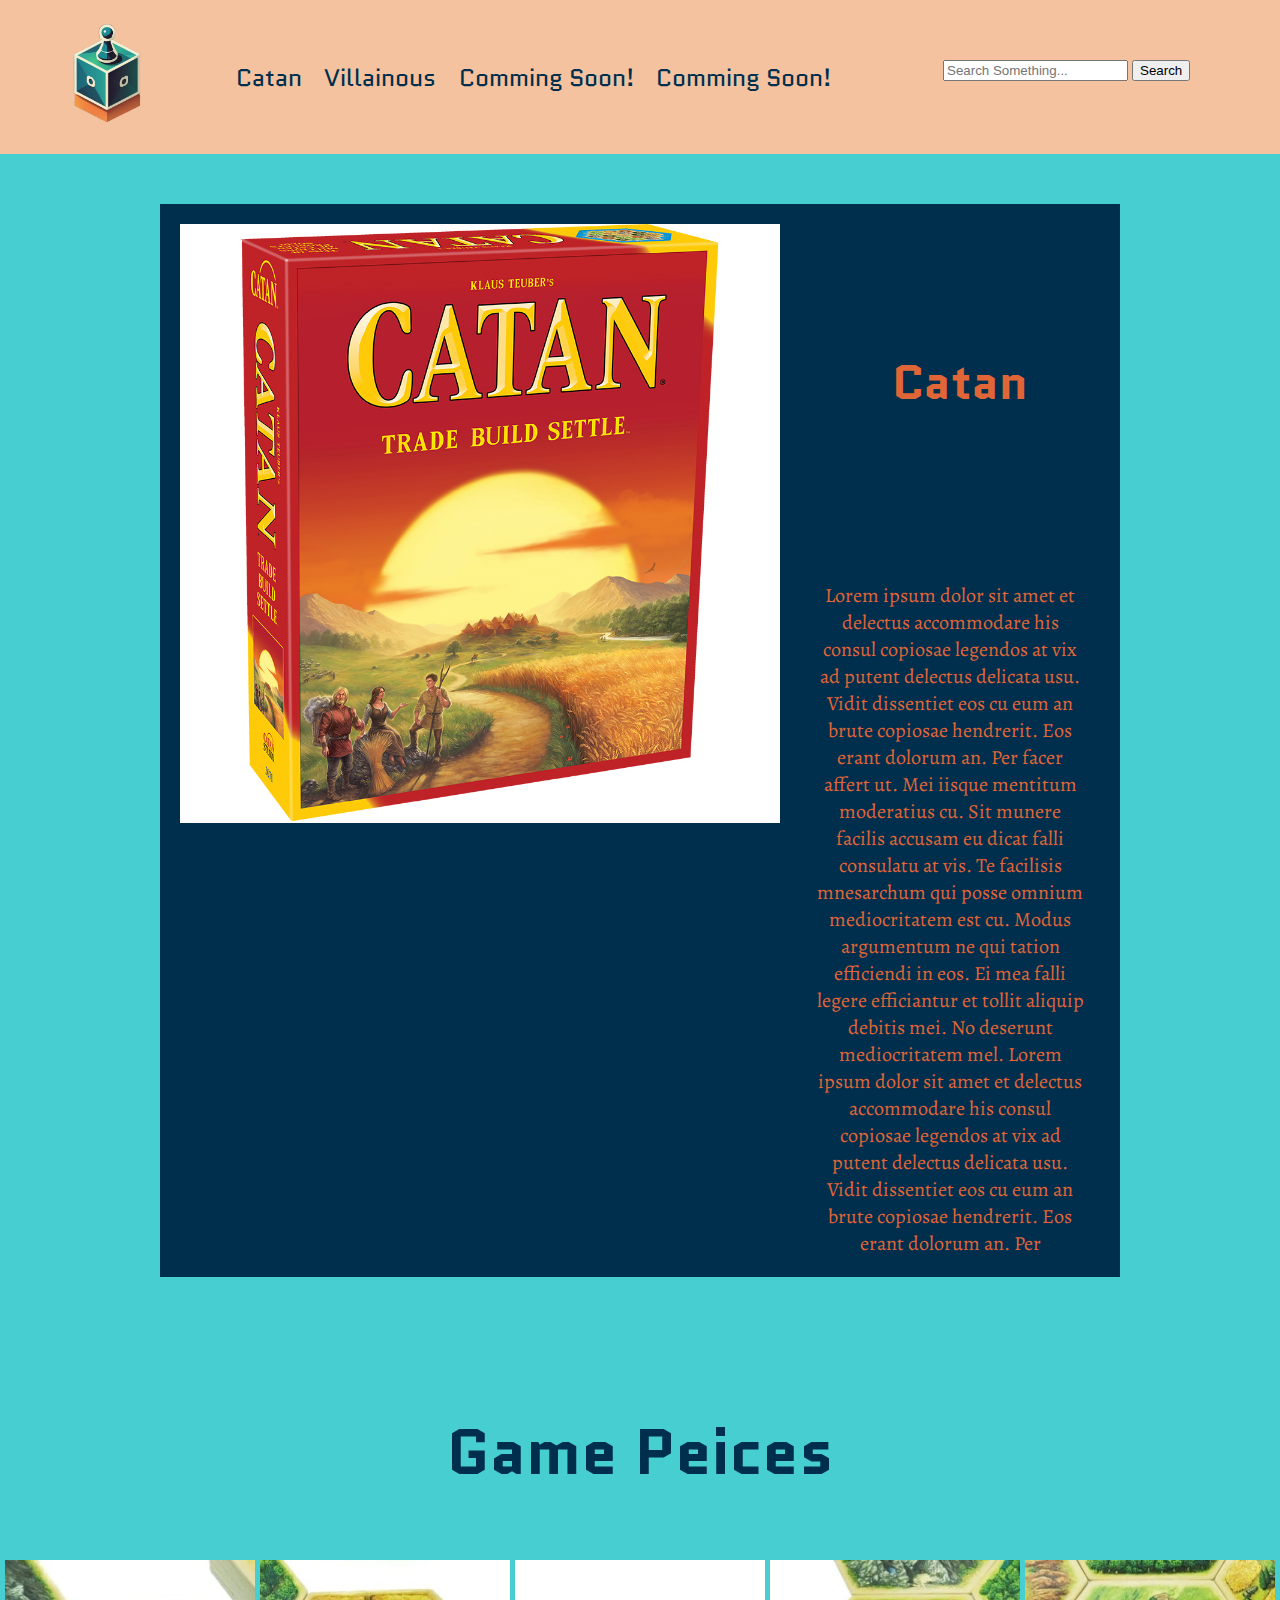
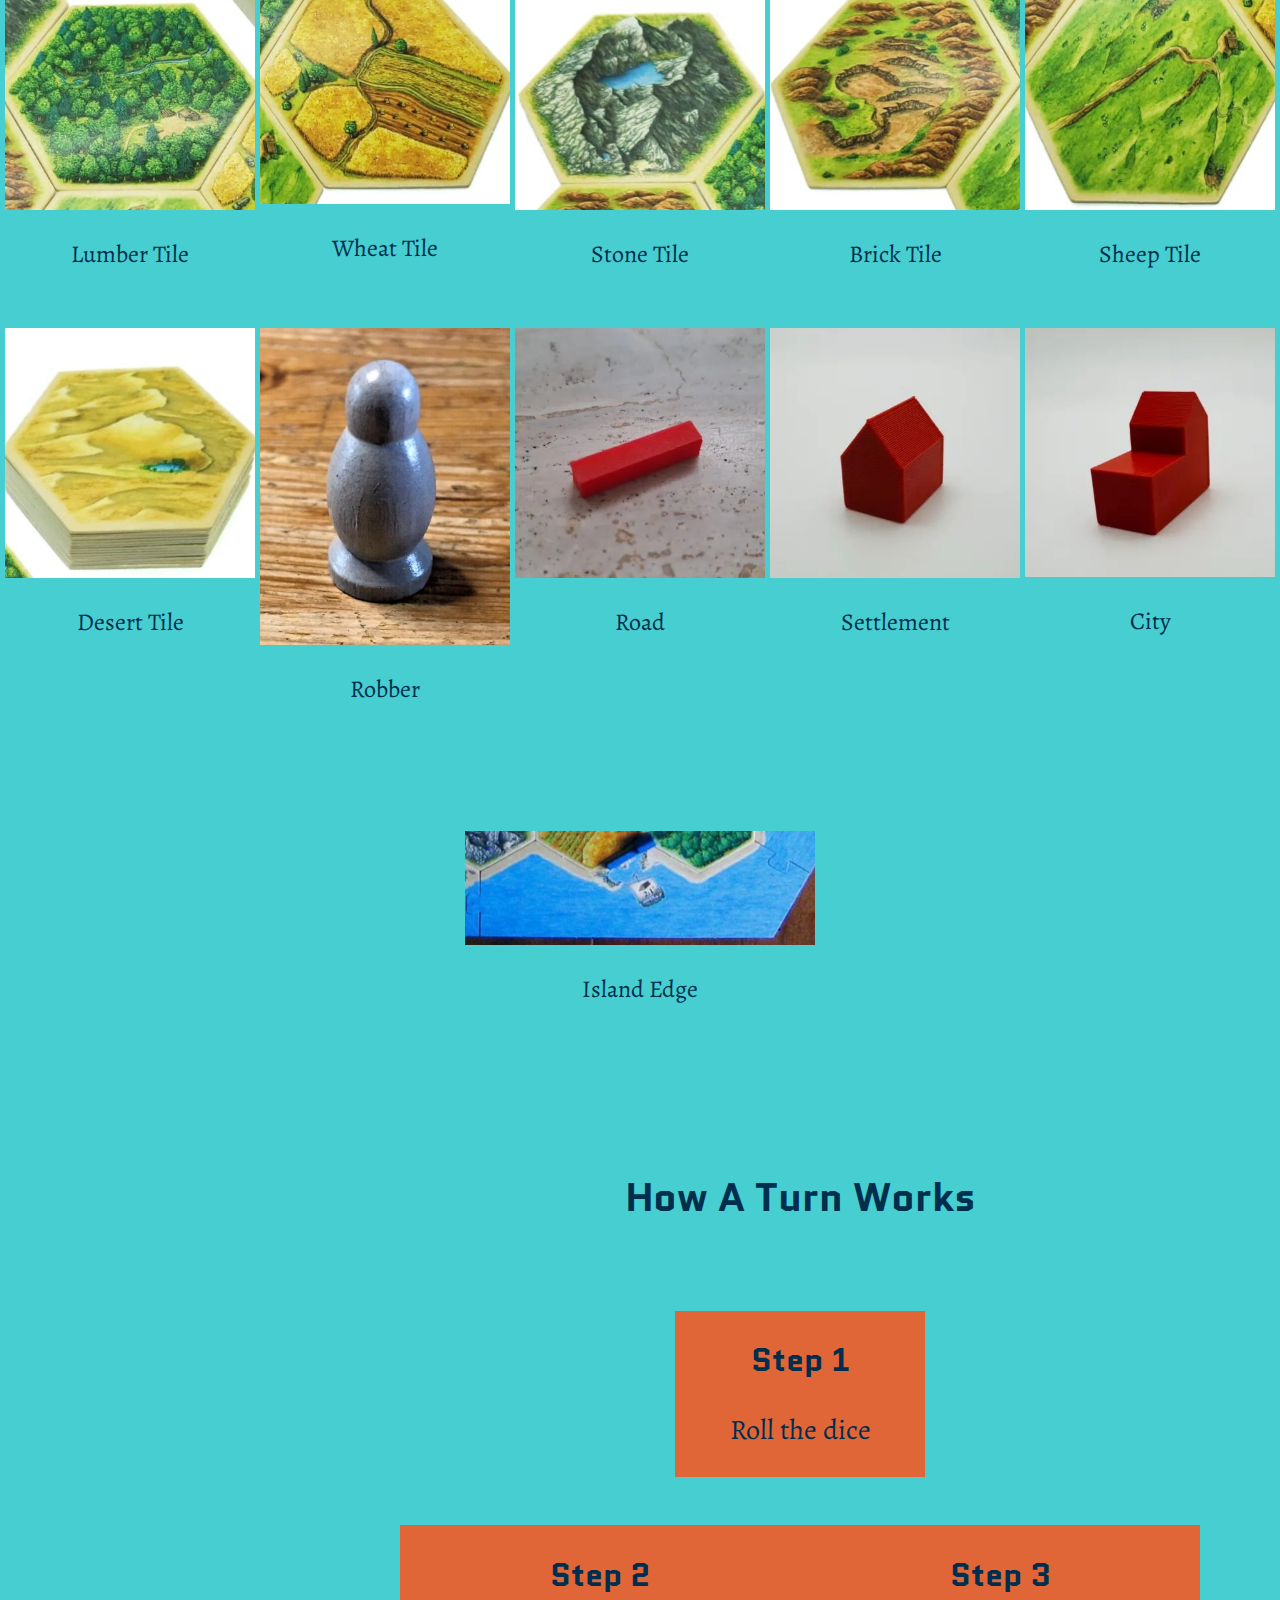
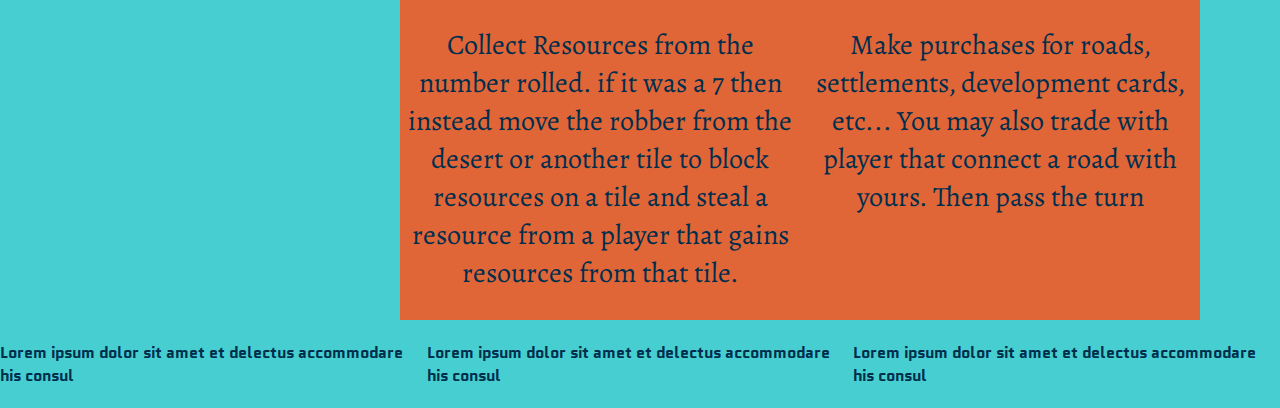
==== My-Site/catan.html @ 2689b997 "added more pictures and finished the first subpage" ====
<!DOCTYPE html>
<html lang="en">
<head>
    <meta charset="UTF-8">
    <meta name="viewport" content="width=device-width, initial-scale=1.0">
    <title>Next Move | Catan</title>
    <link href="styles/catan-styles.css" rel="stylesheet">
</head>
<body>
    <header>
        <a href="index.html" alt="Home Page">
            <img id="header-logo" src="images/Board_Game_Logo.png">
        </a>
        <div id="flex-box-container">
            <nav id="game-links">
                <a href="catan.html" alt="Catan Page">Catan</a>
                <a href="villainous.html" alt="Villainous Page">Villainous</a>
                <a href="#">Comming Soon!</a>
                <a href="#">Comming Soon!</a>
            </nav>
        </div>
        <div id="search">
            <div class="flex border-2 border-blue-500 overflow-hidden max-w-md mx-auto">
                <input type="email" placeholder="Search Something..."
                  class="w-full outline-none bg-white text-gray-600 text-sm px-4 py-3" />
                <button type='button' class="flex items-center justify-center bg-[#007bff] px-5 text-sm text-white">
                  Search
                </button>
            </div>
        </div>
    </header>
    <main>
        <section id="catan-card">
            <img src="images/Catan/CATAN_Box.jpg" alt="Catan Game Box">
            <h2>Catan</h2>
            <p>Lorem ipsum dolor sit amet et delectus accommodare his consul copiosae legendos at vix ad putent delectus delicata usu. Vidit dissentiet eos cu eum an brute copiosae hendrerit. Eos erant dolorum an. Per facer affert ut. Mei iisque mentitum moderatius cu. Sit munere facilis accusam eu dicat falli consulatu at vis. Te facilisis mnesarchum qui posse omnium mediocritatem est cu. Modus argumentum ne qui tation efficiendi in eos. Ei mea falli legere efficiantur et tollit aliquip debitis mei. No deserunt mediocritatem mel. Lorem ipsum dolor sit amet et delectus accommodare his consul copiosae legendos at vix ad putent delectus delicata usu. Vidit dissentiet eos cu eum an brute copiosae hendrerit. Eos erant dolorum an. Per</p>
        </section>
        <section id="game-peices">
            <h1>Game Peices</h1>
            <div id="top-row">
                <div class="game-peice" id="lumber">
                    <img src="images/Catan/Forest-Catan.jpg" alt="Lumber Tile">
                    <p>Lumber Tile</p>
                </div>
                <div class="game-peice" id="wheat">
                    <img src="images/Catan/Wheat-Catan.jpg" alt="Wheat Tile">
                    <p>Wheat Tile</p>
                </div>
                <div class="game-peice" id="stone">
                    <img src="images/Catan/Mountains-Catan.jpg" alt="Stone Tile">
                    <p>Stone Tile</p>
                </div>
                <div class="game-peice" id="brick">
                    <img src="images/Catan/Brick-Catan.jpg" alt="Brick Tile">
                    <p>Brick Tile</p>
                </div>
                <div class="game-peice" id="sheep">
                    <img src="images/Catan/Sheep-Catan.jpg" alt="Sheep Tile">
                    <p>Sheep Tile</p>
                </div>
            </div>
            <div id="middle-row">
                <div class="game-peice" id="Desert">
                    <img src="images/Catan/Desert-Catan.jpg" alt="Desert Tile">
                    <p>Desert Tile</p>
                </div>
                <div class="game-peice" id="robber">
                    <img src="images/Catan/Catan_ Rober.png" alt="Robber Peice">
                    <p>Robber</p>
                </div>
                <div class="game-peice" id="road">
                    <img src="images/Catan/Catan-Road.jpg" alt="Road Peice">
                    <p>Road</p>
                </div>
                <div class="game-peice" id="settlement">
                    <img src="images/Catan/Catan-Settlement.jpg" alt="Settlement Peice">
                    <p>Settlement</p>
                </div>
                <div class="game-peice" id="city">
                    <img src="images/Catan/Catan-City.jpg" alt="City Peice">
                    <p>City</p>
                </div>
            </div>
            <div class="game-peice" id="island-edge">
                <img src="images/Catan/Catan Island Edge.jpg" alt="Island Edge Peice">
                <p>Island Edge</p>
            </div>
        </section>
        <section  id="how-to-play-cards">
            <h1>How A Turn Works</h1>
            <div id="step1">
                <h2>Step 1</h2>
                <p>Roll the dice</p>
            </div>
            <div id="step2">
                <h2>Step 2</h2>
                <p>Collect Resources from the number rolled. if it was a 7 then instead move the robber from the desert or another tile to block resources on a tile and steal a resource from a player that gains resources from that tile. </p>
            </div>
            <div id="step3">
                <h2> Step 3</h2>
                <p>Make purchases for roads, settlements, development cards, etc... You may also trade with player that connect a road with yours. Then pass the turn</p>
            </div>
        </section>
    </main>
    <footer>
        <h4 id="gen-strat-tip">Lorem ipsum dolor sit amet et delectus accommodare his consul</h4>
        <h4 id="gen-game-tip">Lorem ipsum dolor sit amet et delectus accommodare his consul</h4>
        <h4 id="gen-featured-game-tip">Lorem ipsum dolor sit amet et delectus accommodare his consul</h4>
    </footer>
</body>
</html>
---- My-Site/styles/catan-styles.css ----
@import url('https://fonts.googleapis.com/css2?family=Alegreya:ital,wght@0,400..900;1,400..900&family=Quantico:ital,wght@0,400;0,700;1,400;1,700&display=swap');
@import url('https://fonts.googleapis.com/css2?family=Alegreya:ital,wght@0,400..900;1,400..900&family=Quantico:ital,wght@0,400;0,700;1,400;1,700&display=swap');

:root {
    /* change the values below to your colors from your palette */
    --primary-color: #46ced0  ;
    --secondary-color: #002E4D ;
    --accent1-color: #E06638;
    --accent2-color: #F4C29F;
  
    /* change the values below to your chosen font(s) */
    --heading-font: Quantico, Alegreya, Helvetica;
    --paragraph-font: Alegreya, Helvetica, sans-serif;
  
    /* these colors below should be chosen from among your palette colors above */
    --headline-color-on-white: #002E4D ;  /* headlines on a white background */ 
    --headline-color-on-color: #F4C29F; /* headlines on a colored background */ 
    --paragraph-color-on-white: #002E4D ; /* paragraph text on a white background */ 
    --paragraph-color-on-color: #F4C29F; /* paragraph text on a colored background */ 
    --paragraph-background-color: #002E4D  ;
    --nav-link-color: #F4C29F;
    --nav-background-color: #002E4D;
    --nav-hover-link-color: #002E4D;
    --nav-hover-background-color: #1da3a6;
}

h1, h2, h3, h4, h5, h6 {
    font-family: var(--heading-font);
}

p{
    font-family: var(--paragraph-font);
}


body {
    background-color: #46ced0;
    margin: 0 auto;
}

header{
    display: grid;
    grid-template-columns: 1fr 3fr 2fr;
    text-align: center;
    background-color: #F4C29F;
}

#header-logo{
    width: 150px;
    grid-column: 1;
}
#game-links{
    grid-column: 2;
    display: flex;
    justify-content: space-evenly;
    padding-top: 60px;
}

#game-links a{
    color: #002E4D;
    text-decoration: none;
    font-family: Quantico, Alegreya, Helvetica;
    font-size: 1.5em;
}

#search{
    grid-column: 3;
    padding-top: 60px;
}

#catan-card{
    margin: 0 auto;
    margin-top: 50px;
    display: grid;
    grid-template-columns: 1fr 2fr;
    grid-template-rows: 1fr 2fr;
    width: 75%;
    background-color: #002E4D;
    color: #E06638;
}

#catan-card img{
    width: 600px;
    grid-column: 1;
    grid-row: 1 / span 2;
    padding: 20px;
}

#catan-card h2{
    grid-column: 2;
    grid-row: 1;
    text-align: center;
    font-size: 3em;
    align-self: center;
}

#catan-card p{
    grid-column: 2;
    grid-row: 2;
    text-align: center;
    font-size: 1.25em;
    padding-left: 15px;
    padding-right: 35px;
}

#game-peices{
    display: grid;
    grid-template-rows: 150px 1fr 1fr 1fr;
    text-align: center;
    margin-top: 100px;
    align-items: center;
    color: #002E4D;
}

#game-peices h1 {
    grid-row: 1;
    font-size: 4em;
}

#top-row {
    grid-row: 2;
    display: flex;
    flex-direction: row;
    justify-content: space-evenly;
}
#middle-row {
    grid-row: 3;
    display: flex;
    flex-direction: row;
    justify-content: space-evenly;
}

.game-peice img {
    width: 250px;
}

.game-peice p{
    font-size: 1.5em;
}

#island-edge img{
    width: 350px;
}

#how-to-play-cards{
    display: grid;
    grid-template-columns: 1fr 1fr;
    grid-template-rows: 1fr 2fr 3fr;
    text-align: center;
    color: #002E4D;
    align-items: center;
}

#how-to-play-cards h1{
 grid-row: 1;
 grid-column: 1 / span 2;
 font-size: 2.5em;
}

div h2 {
    font-size: 2em;
}

div p{
    font-size: 1.75em;
}

#step1{
    grid-row: 2;
    grid-column: 1 / span 2;
    background-color: #E06638;
    width: 250px;
    justify-self: center;
}

#step2{
    grid-row: 3;
    grid-column: 1;
    background-color: #E06638;
    width: 400px;
    margin-left: 400px;
    justify-self: center;
    height: 100%;
}

#step3{
    grid-row: 3;
    grid-column: 2;
    background-color: #E06638;
    width: 400px;
    justify-self: center;
    height: 100%;
    margin-right: 400px;
}



footer{
    display: flex;
    justify-content: space-evenly;
    color: #002E4D;
}
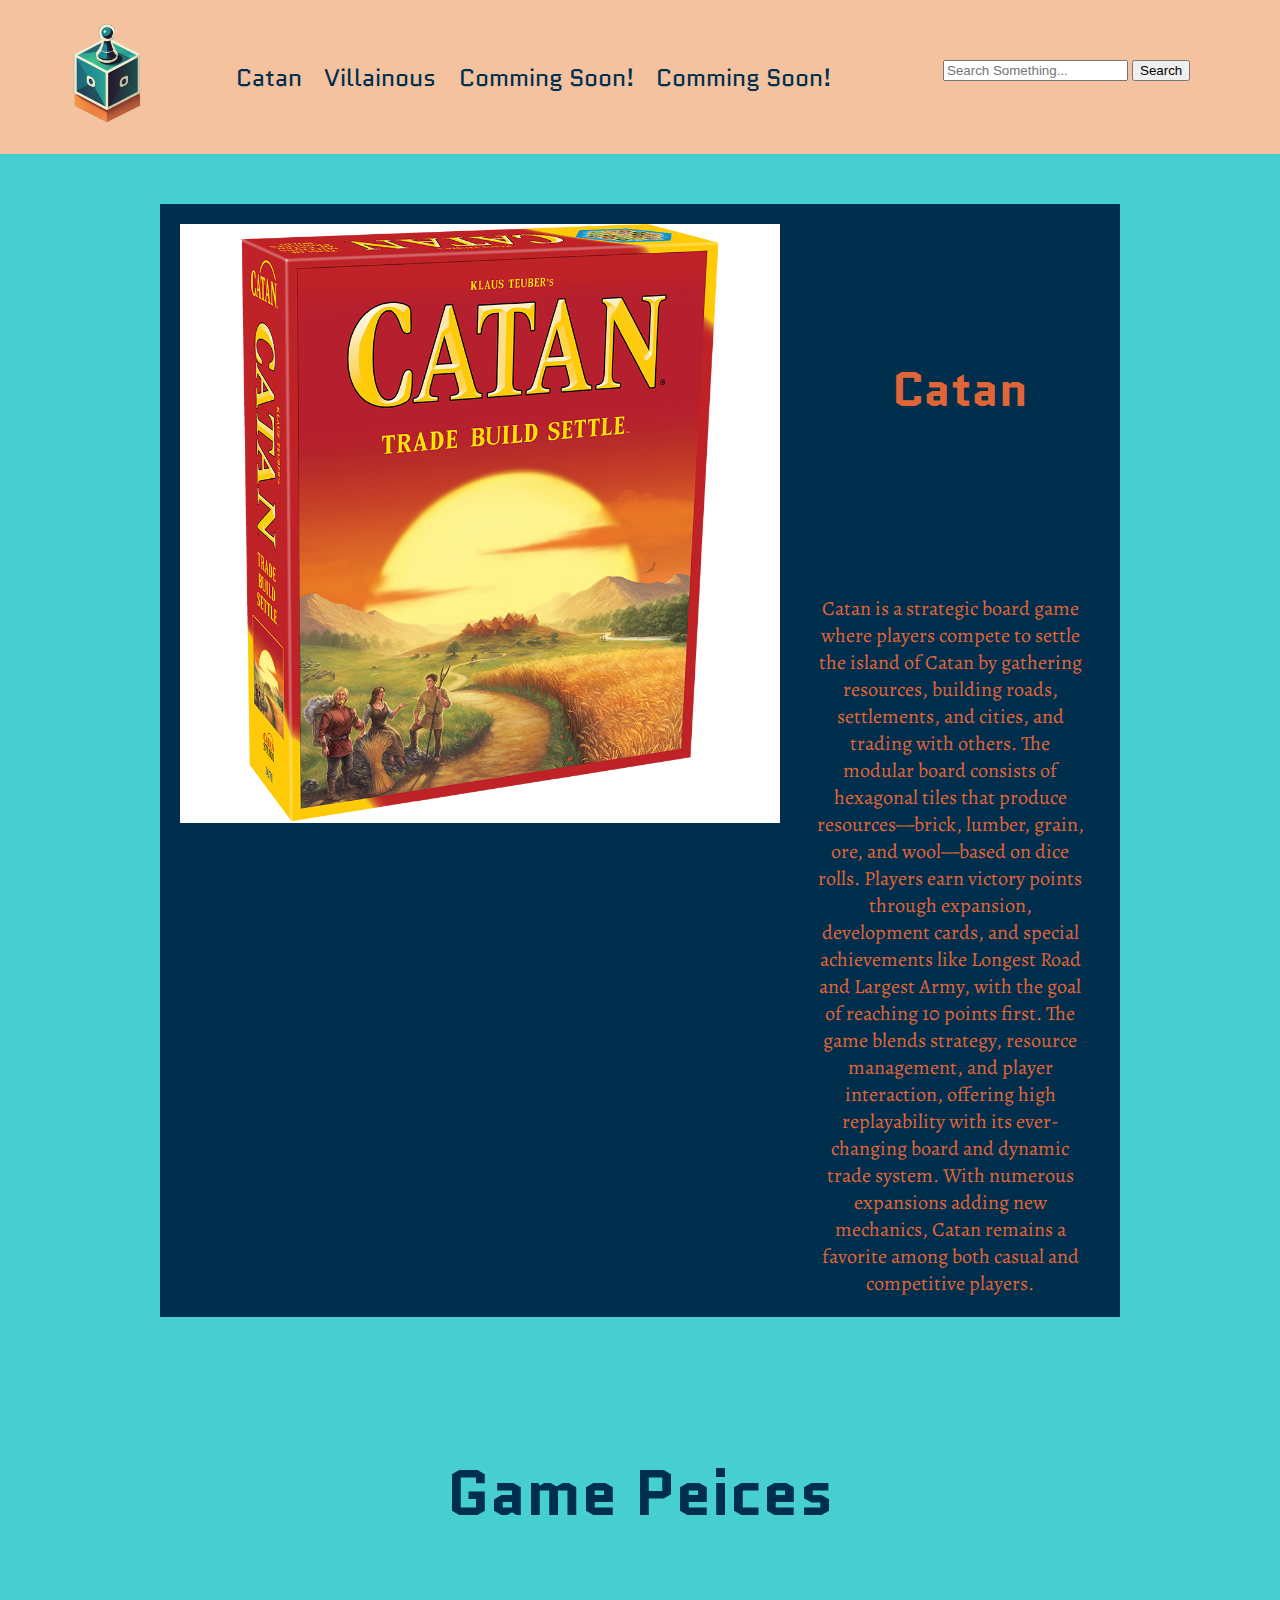
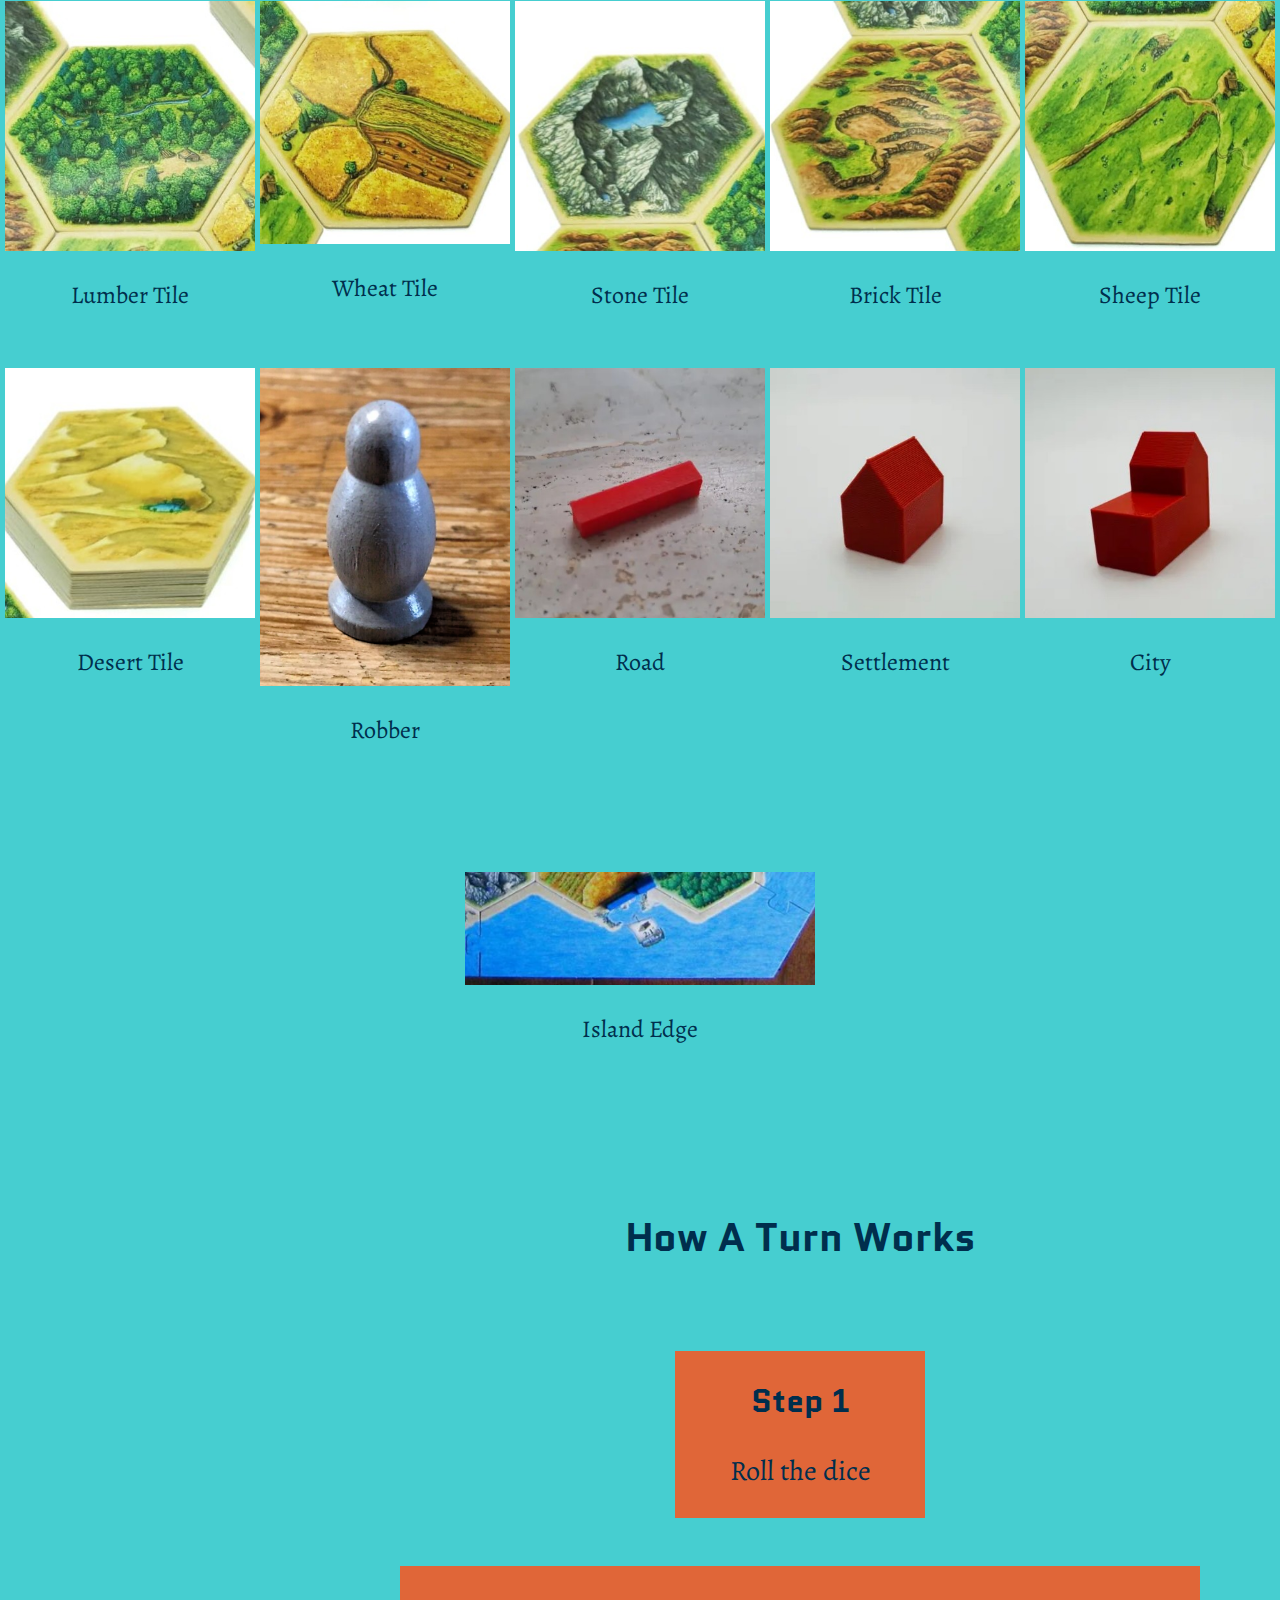
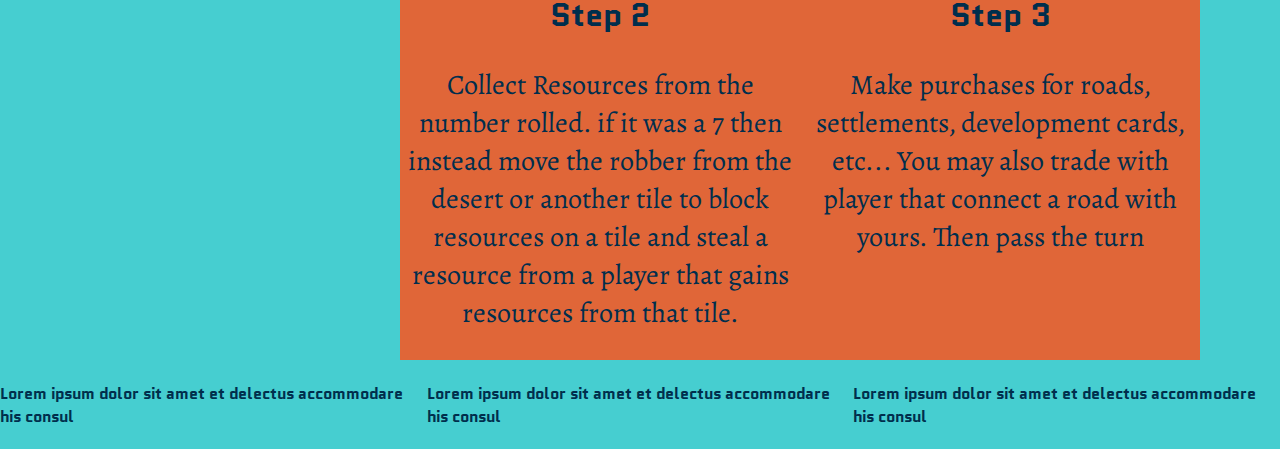
==== commit 05228ea5: "updated the description on subpage" ====
--- a/My-Site/catan.html
+++ b/My-Site/catan.html
@@ -33,7 +33,7 @@
         <section id="catan-card">
             <img src="images/Catan/CATAN_Box.jpg" alt="Catan Game Box">
             <h2>Catan</h2>
-            <p>Lorem ipsum dolor sit amet et delectus accommodare his consul copiosae legendos at vix ad putent delectus delicata usu. Vidit dissentiet eos cu eum an brute copiosae hendrerit. Eos erant dolorum an. Per facer affert ut. Mei iisque mentitum moderatius cu. Sit munere facilis accusam eu dicat falli consulatu at vis. Te facilisis mnesarchum qui posse omnium mediocritatem est cu. Modus argumentum ne qui tation efficiendi in eos. Ei mea falli legere efficiantur et tollit aliquip debitis mei. No deserunt mediocritatem mel. Lorem ipsum dolor sit amet et delectus accommodare his consul copiosae legendos at vix ad putent delectus delicata usu. Vidit dissentiet eos cu eum an brute copiosae hendrerit. Eos erant dolorum an. Per</p>
+            <p>Catan is a strategic board game where players compete to settle the island of Catan by gathering resources, building roads, settlements, and cities, and trading with others. The modular board consists of hexagonal tiles that produce resources—brick, lumber, grain, ore, and wool—based on dice rolls. Players earn victory points through expansion, development cards, and special achievements like Longest Road and Largest Army, with the goal of reaching 10 points first. The game blends strategy, resource management, and player interaction, offering high replayability with its ever-changing board and dynamic trade system. With numerous expansions adding new mechanics, Catan remains a favorite among both casual and competitive players.</p>
         </section>
         <section id="game-peices">
             <h1>Game Peices</h1>
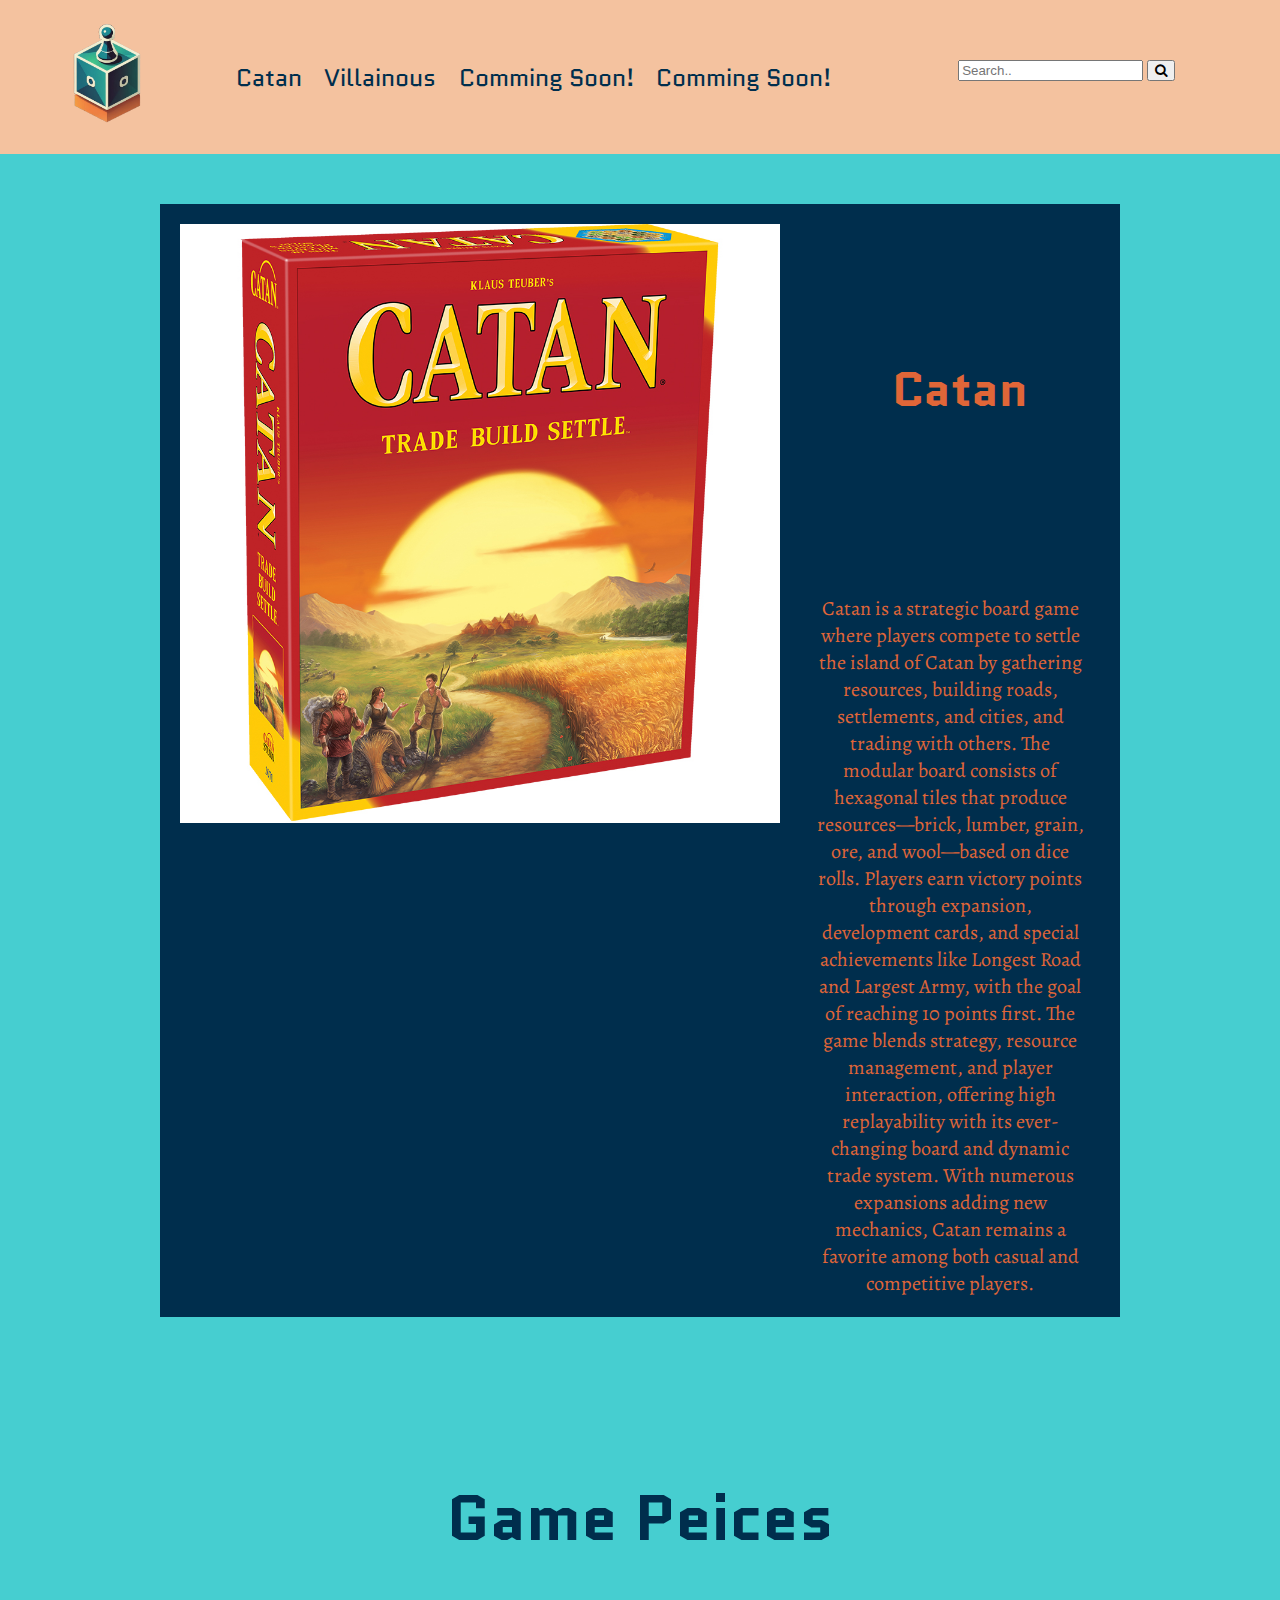
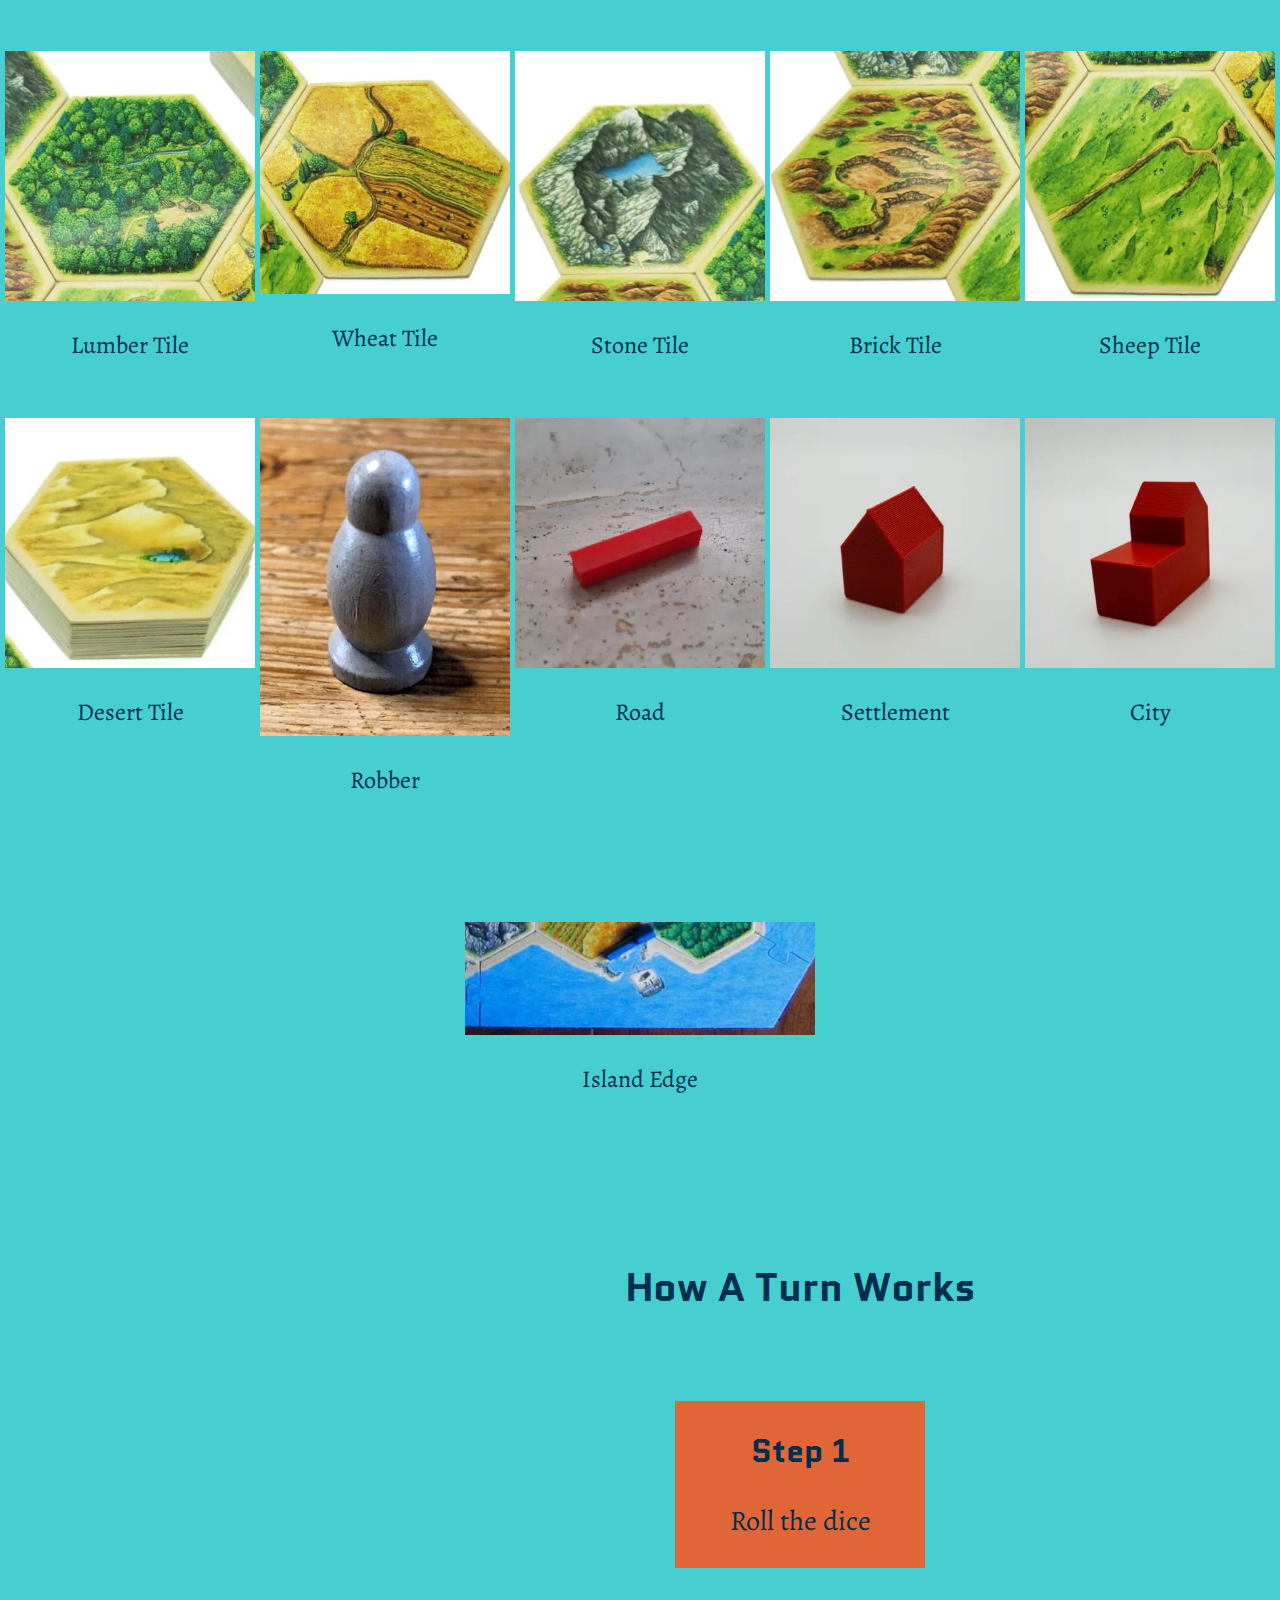
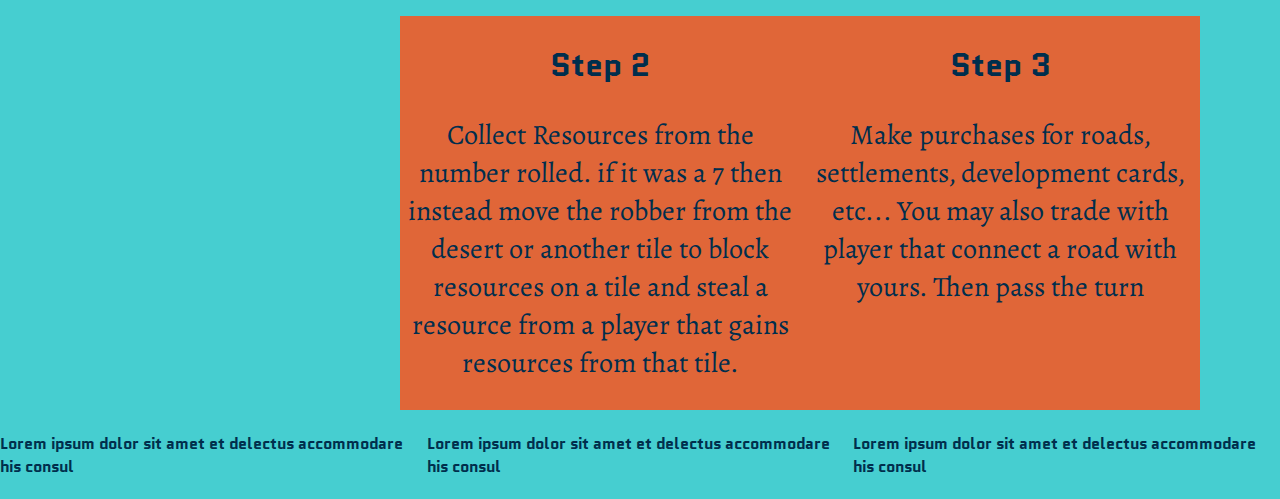
==== commit 5bcd5bde: "added search component" ====
--- a/My-Site/catan.html
+++ b/My-Site/catan.html
@@ -5,6 +5,7 @@
     <meta name="viewport" content="width=device-width, initial-scale=1.0">
     <title>Next Move | Catan</title>
     <link href="styles/catan-styles.css" rel="stylesheet">
+    <link rel="stylesheet" href="https://cdnjs.cloudflare.com/ajax/libs/font-awesome/4.7.0/css/font-awesome.min.css">
 </head>
 <body>
     <header>
@@ -20,13 +21,10 @@
             </nav>
         </div>
         <div id="search">
-            <div class="flex border-2 border-blue-500 overflow-hidden max-w-md mx-auto">
-                <input type="email" placeholder="Search Something..."
-                  class="w-full outline-none bg-white text-gray-600 text-sm px-4 py-3" />
-                <button type='button' class="flex items-center justify-center bg-[#007bff] px-5 text-sm text-white">
-                  Search
-                </button>
-            </div>
+            <form action="/action_page.php">
+                <input type="text" placeholder="Search.." name="search">
+                <button type="submit"><i class="fa fa-search"></i></button>
+            </form>
         </div>
     </header>
     <main>
--- a/My-Site/styles/catan-styles.css
+++ b/My-Site/styles/catan-styles.css
@@ -63,9 +63,9 @@
     font-size: 1.5em;
 }
 
-#search{
-    grid-column: 3;
-    padding-top: 60px;
+#search {
+    margin: 0 auto;
+    margin-top: 60px;
 }
 
 #catan-card{
@@ -105,7 +105,7 @@
 
 #game-peices{
     display: grid;
-    grid-template-rows: 150px 1fr 1fr 1fr;
+    grid-template-rows: 200px 1fr 1fr 1fr;
     text-align: center;
     margin-top: 100px;
     align-items: center;
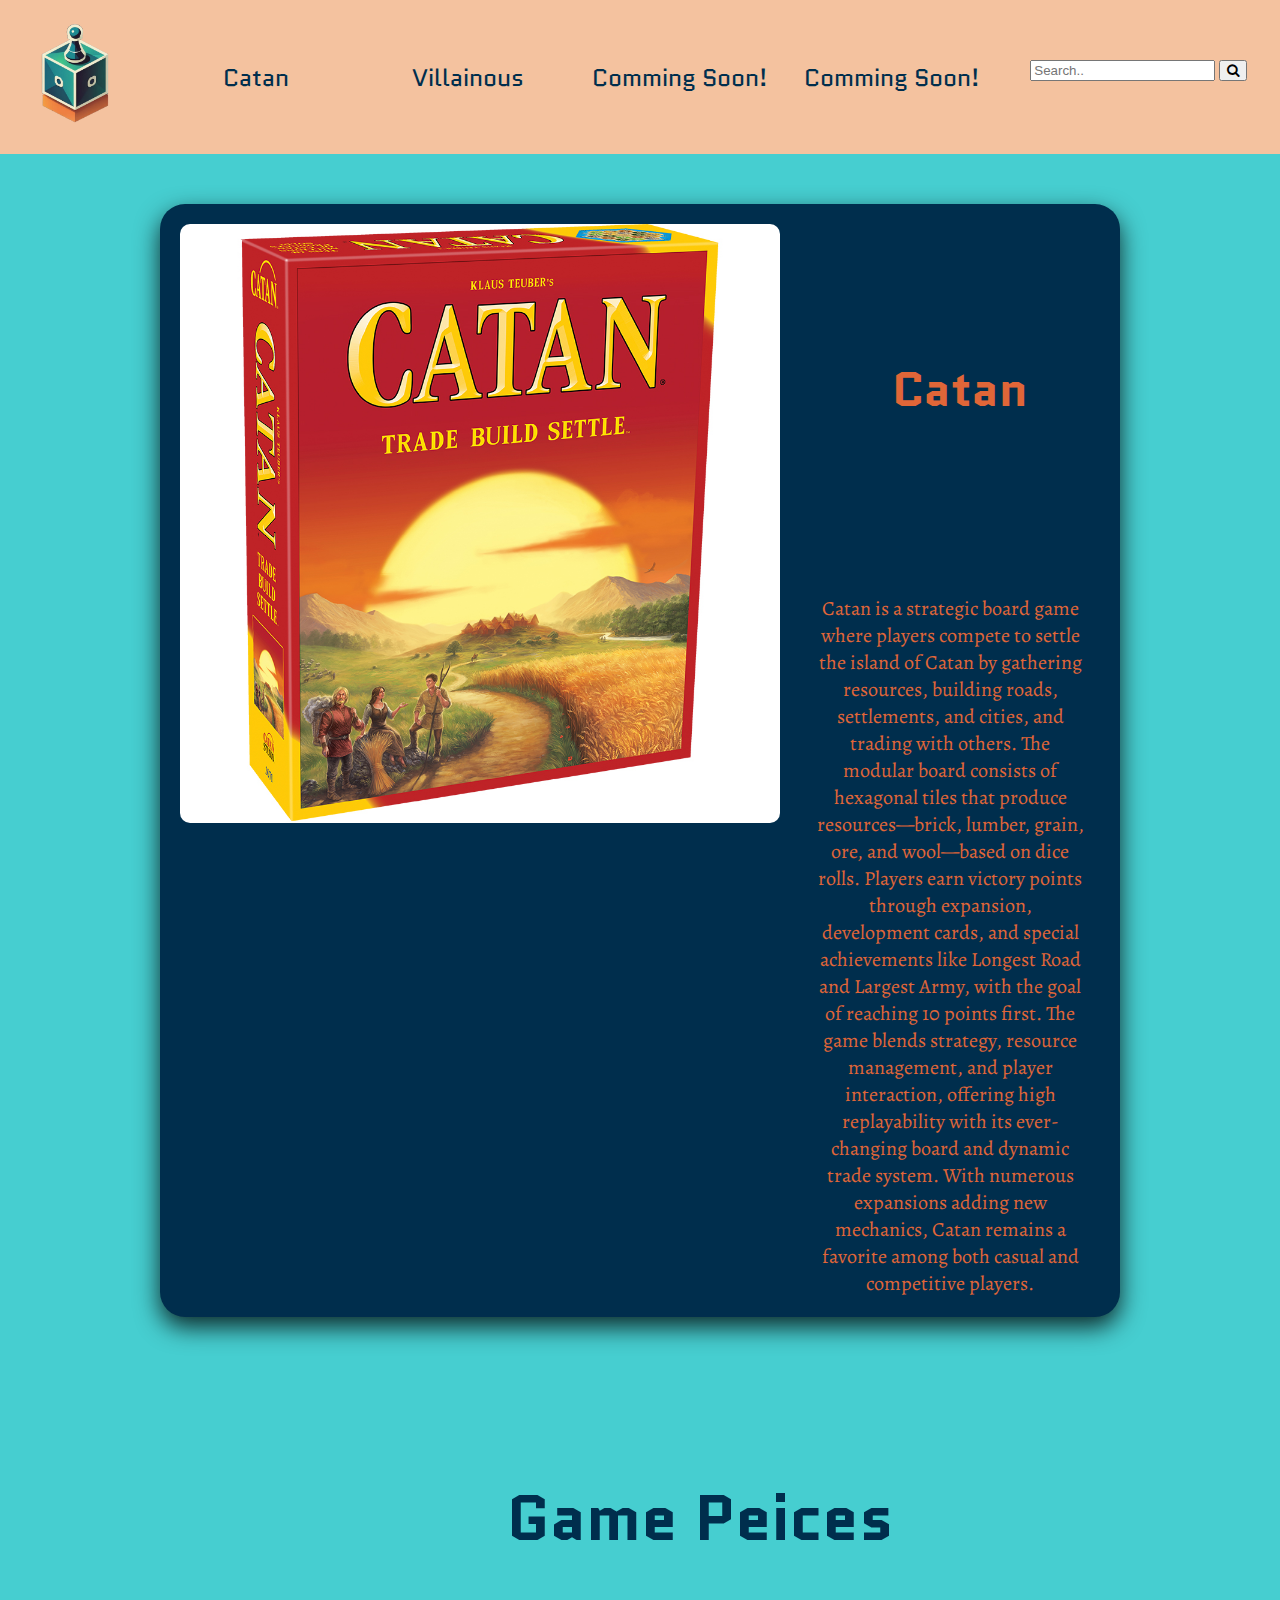
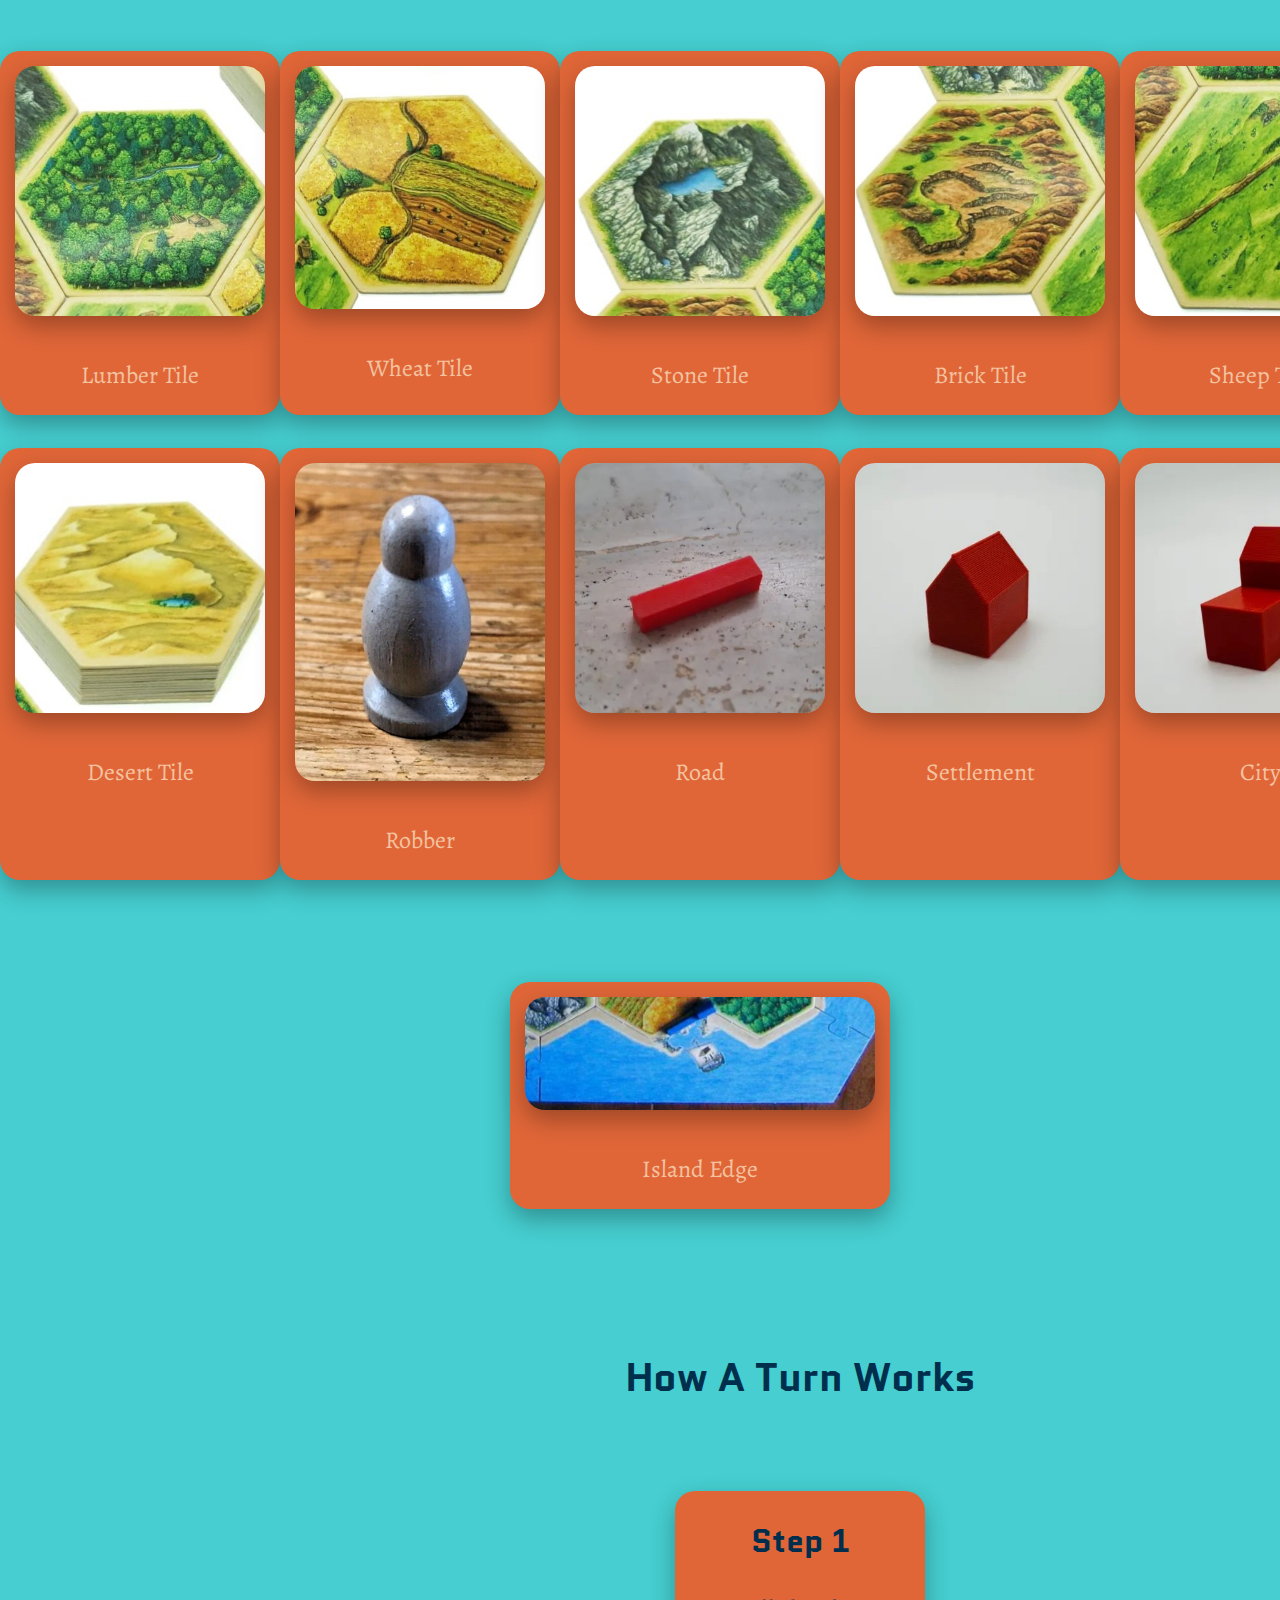
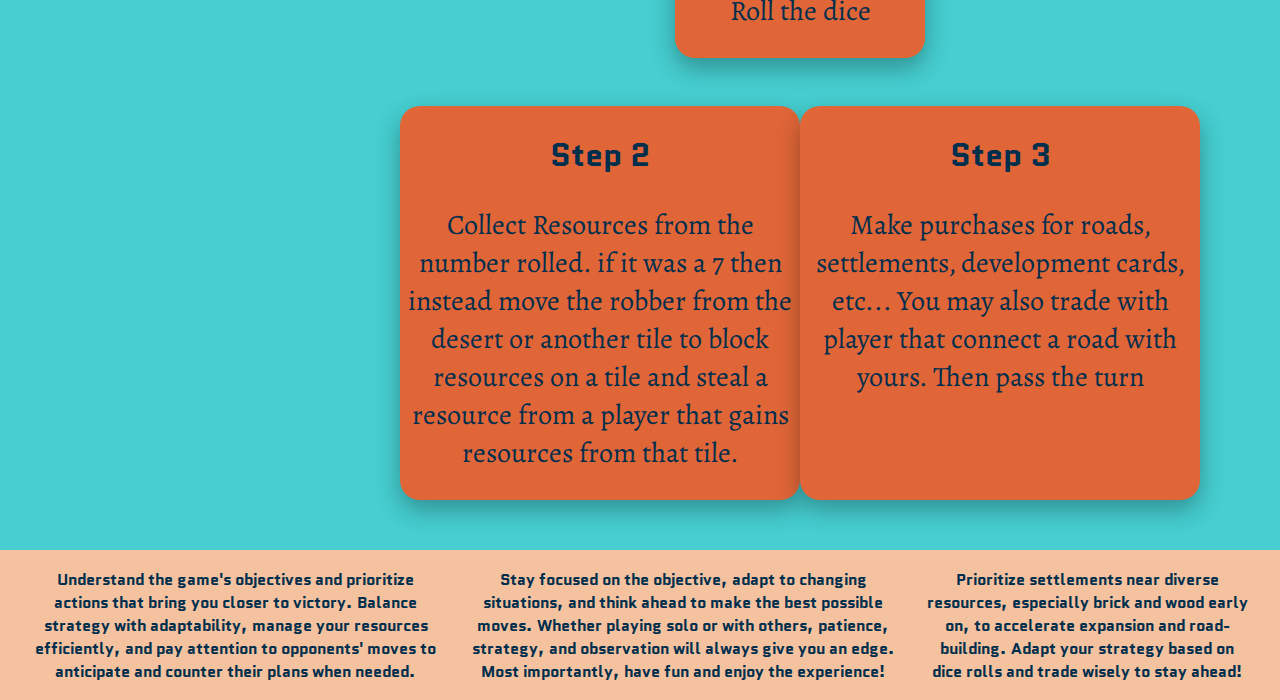
==== commit 566ebb69: "finished CSS for all pages" ====
--- a/My-Site/catan.html
+++ b/My-Site/catan.html
@@ -14,10 +14,10 @@
         </a>
         <div id="flex-box-container">
             <nav id="game-links">
-                <a href="catan.html" alt="Catan Page">Catan</a>
-                <a href="villainous.html" alt="Villainous Page">Villainous</a>
-                <a href="#">Comming Soon!</a>
-                <a href="#">Comming Soon!</a>
+                <a id="link1" href="catan.html" alt="Catan Page">Catan</a>
+                <a id="link2" href="villainous.html" alt="Villainous Page">Villainous</a>
+                <a id="link3" href="#">Comming Soon!</a>
+                <a id="link4" href="#">Comming Soon!</a>
             </nav>
         </div>
         <div id="search">
@@ -37,50 +37,50 @@
             <h1>Game Peices</h1>
             <div id="top-row">
                 <div class="game-peice" id="lumber">
-                    <img src="images/Catan/Forest-Catan.jpg" alt="Lumber Tile">
+                    <img class="card-img" src="images/Catan/Forest-Catan.jpg" alt="Lumber Tile">
                     <p>Lumber Tile</p>
                 </div>
                 <div class="game-peice" id="wheat">
-                    <img src="images/Catan/Wheat-Catan.jpg" alt="Wheat Tile">
+                    <img class="card-img" src="images/Catan/Wheat-Catan.jpg" alt="Wheat Tile">
                     <p>Wheat Tile</p>
                 </div>
                 <div class="game-peice" id="stone">
-                    <img src="images/Catan/Mountains-Catan.jpg" alt="Stone Tile">
+                    <img class="card-img" src="images/Catan/Mountains-Catan.jpg" alt="Stone Tile">
                     <p>Stone Tile</p>
                 </div>
                 <div class="game-peice" id="brick">
-                    <img src="images/Catan/Brick-Catan.jpg" alt="Brick Tile">
+                    <img class="card-img" src="images/Catan/Brick-Catan.jpg" alt="Brick Tile">
                     <p>Brick Tile</p>
                 </div>
                 <div class="game-peice" id="sheep">
-                    <img src="images/Catan/Sheep-Catan.jpg" alt="Sheep Tile">
+                    <img class="card-img" src="images/Catan/Sheep-Catan.jpg" alt="Sheep Tile">
                     <p>Sheep Tile</p>
                 </div>
             </div>
             <div id="middle-row">
                 <div class="game-peice" id="Desert">
-                    <img src="images/Catan/Desert-Catan.jpg" alt="Desert Tile">
+                    <img class="card-img" src="images/Catan/Desert-Catan.jpg" alt="Desert Tile">
                     <p>Desert Tile</p>
                 </div>
                 <div class="game-peice" id="robber">
-                    <img src="images/Catan/Catan_ Rober.png" alt="Robber Peice">
+                    <img class="card-img" src="images/Catan/Catan_ Rober.png" alt="Robber Peice">
                     <p>Robber</p>
                 </div>
                 <div class="game-peice" id="road">
-                    <img src="images/Catan/Catan-Road.jpg" alt="Road Peice">
+                    <img class="card-img" src="images/Catan/Catan-Road.jpg" alt="Road Peice">
                     <p>Road</p>
                 </div>
                 <div class="game-peice" id="settlement">
-                    <img src="images/Catan/Catan-Settlement.jpg" alt="Settlement Peice">
+                    <img class="card-img" src="images/Catan/Catan-Settlement.jpg" alt="Settlement Peice">
                     <p>Settlement</p>
                 </div>
                 <div class="game-peice" id="city">
-                    <img src="images/Catan/Catan-City.jpg" alt="City Peice">
+                    <img class="card-img" src="images/Catan/Catan-City.jpg" alt="City Peice">
                     <p>City</p>
                 </div>
             </div>
             <div class="game-peice" id="island-edge">
-                <img src="images/Catan/Catan Island Edge.jpg" alt="Island Edge Peice">
+                <img class="card-img" src="images/Catan/Catan Island Edge.jpg" alt="Island Edge Peice">
                 <p>Island Edge</p>
             </div>
         </section>
@@ -101,9 +101,9 @@
         </section>
     </main>
     <footer>
-        <h4 id="gen-strat-tip">Lorem ipsum dolor sit amet et delectus accommodare his consul</h4>
-        <h4 id="gen-game-tip">Lorem ipsum dolor sit amet et delectus accommodare his consul</h4>
-        <h4 id="gen-featured-game-tip">Lorem ipsum dolor sit amet et delectus accommodare his consul</h4>
+        <h4 id="gen-strat-tip">Understand the game's objectives and prioritize actions that bring you closer to victory. Balance strategy with adaptability, manage your resources efficiently, and pay attention to opponents' moves to anticipate and counter their plans when needed.</h4>
+        <h4 id="gen-game-tip">Stay focused on the objective, adapt to changing situations, and think ahead to make the best possible moves. Whether playing solo or with others, patience, strategy, and observation will always give you an edge. Most importantly, have fun and enjoy the experience!</h4>
+        <h4 id="gen-featured-game-tip">Prioritize settlements near diverse resources, especially brick and wood early on, to accelerate expansion and road-building. Adapt your strategy based on dice rolls and trade wisely to stay ahead!</h4>
     </footer>
 </body>
 </html>--- a/My-Site/styles/catan-styles.css
+++ b/My-Site/styles/catan-styles.css
@@ -40,7 +40,7 @@
 
 header{
     display: grid;
-    grid-template-columns: 1fr 3fr 2fr;
+    grid-template-columns: .5fr 3fr 1fr;
     text-align: center;
     background-color: #F4C29F;
 }
@@ -51,9 +51,27 @@
 }
 #game-links{
     grid-column: 2;
-    display: flex;
-    justify-content: space-evenly;
-    padding-top: 60px;
+    display: grid;
+    grid-template-columns: 1fr 1fr 1fr 1fr;
+    justify-content: space-evenly;
+    align-items: center;
+    height: 100%;
+}
+
+#link1{
+    grid-column: 1;
+}
+
+#link2{
+    grid-column: 2;
+}
+
+#link3{
+    grid-column: 3;
+}
+
+#link4{
+    grid-column: 4;
 }
 
 #game-links a{
@@ -61,11 +79,19 @@
     text-decoration: none;
     font-family: Quantico, Alegreya, Helvetica;
     font-size: 1.5em;
-}
-
+    height: 100%;
+    display: flex;
+    align-items: center;
+    justify-content: center;
+}
+
+#game-links a:hover{
+    background-color: #002E4D;
+    color: #F4C29F;
+}
 #search {
     margin: 0 auto;
-    margin-top: 60px;
+    padding-top: 60px;
 }
 
 #catan-card{
@@ -77,6 +103,8 @@
     width: 75%;
     background-color: #002E4D;
     color: #E06638;
+    border-radius: 25px;
+    box-shadow: 0px 10px 25px rgba(0, 0, 0, .8);
 }
 
 #catan-card img{
@@ -84,6 +112,7 @@
     grid-column: 1;
     grid-row: 1 / span 2;
     padding: 20px;
+    border-radius: 30px;
 }
 
 #catan-card h2{
@@ -130,12 +159,26 @@
     justify-content: space-evenly;
 }
 
+.game-peice{
+    background-color: #E06638;
+    color: #F4C29F;
+    border-radius: 20px;
+    box-shadow: 0px 10px 25px rgba(0, 0, 0, .3);
+}
+
 .game-peice img {
     width: 250px;
+    margin: 15px;
+    border-radius: 20px;
+    box-shadow: 0px 10px 25px rgba(0, 0, 0, .3);
 }
 
 .game-peice p{
     font-size: 1.5em;
+}
+
+#island-edge{
+    justify-self: center;
 }
 
 #island-edge img{
@@ -156,6 +199,10 @@
  grid-column: 1 / span 2;
  font-size: 2.5em;
 }
+#how-to-play-cards div{
+    border-radius: 20px;
+    box-shadow: 0px 10px 25px rgba(0, 0, 0, .3);
+}
 
 div h2 {
     font-size: 2em;
@@ -193,10 +240,18 @@
     margin-right: 400px;
 }
 
-
-
 footer{
     display: flex;
     justify-content: space-evenly;
-    color: #002E4D;
+    align-items: center;
+    color: #002E4D;
+    margin-top: 50px;
+    background-color: #F4C29F;
+    height: 150px;
+    padding-left: 20px;
+    padding-right: 20px;
+}
+footer h4{
+    padding: 10px;
+    text-align: center;
 }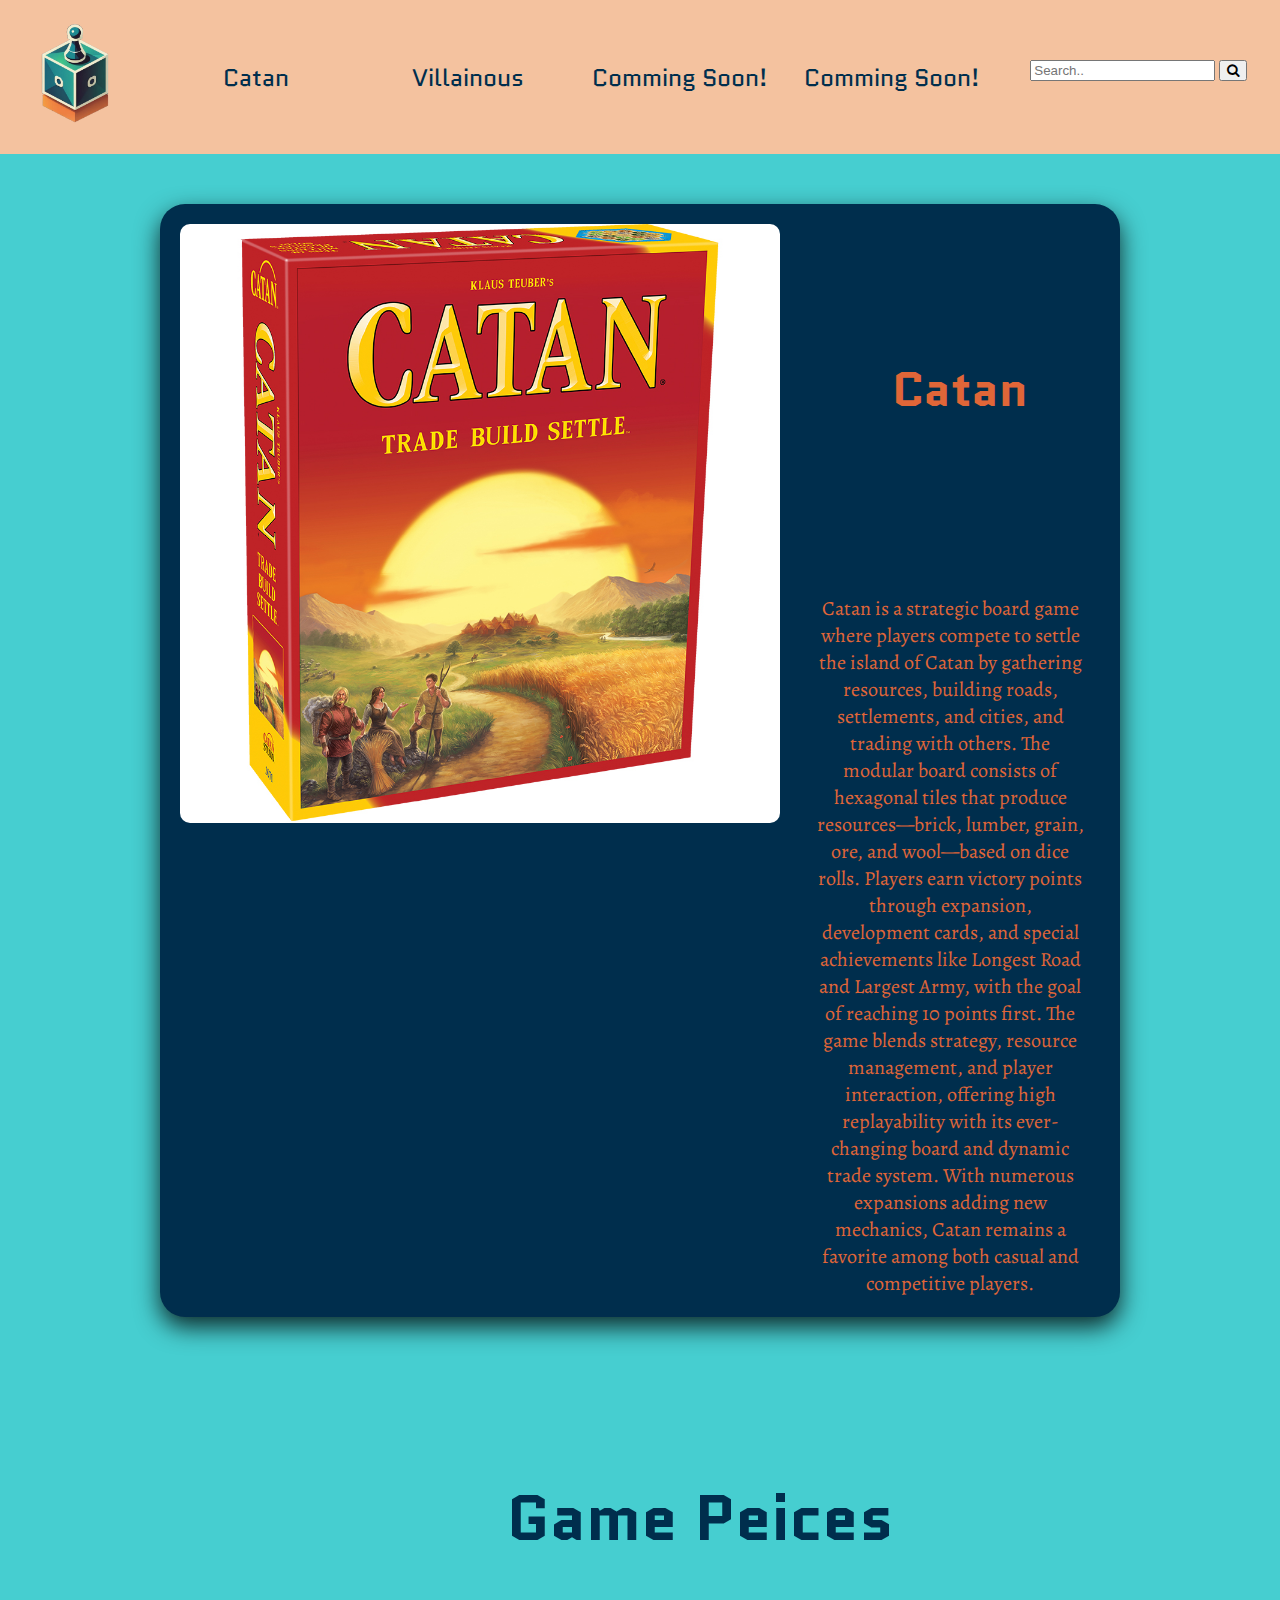
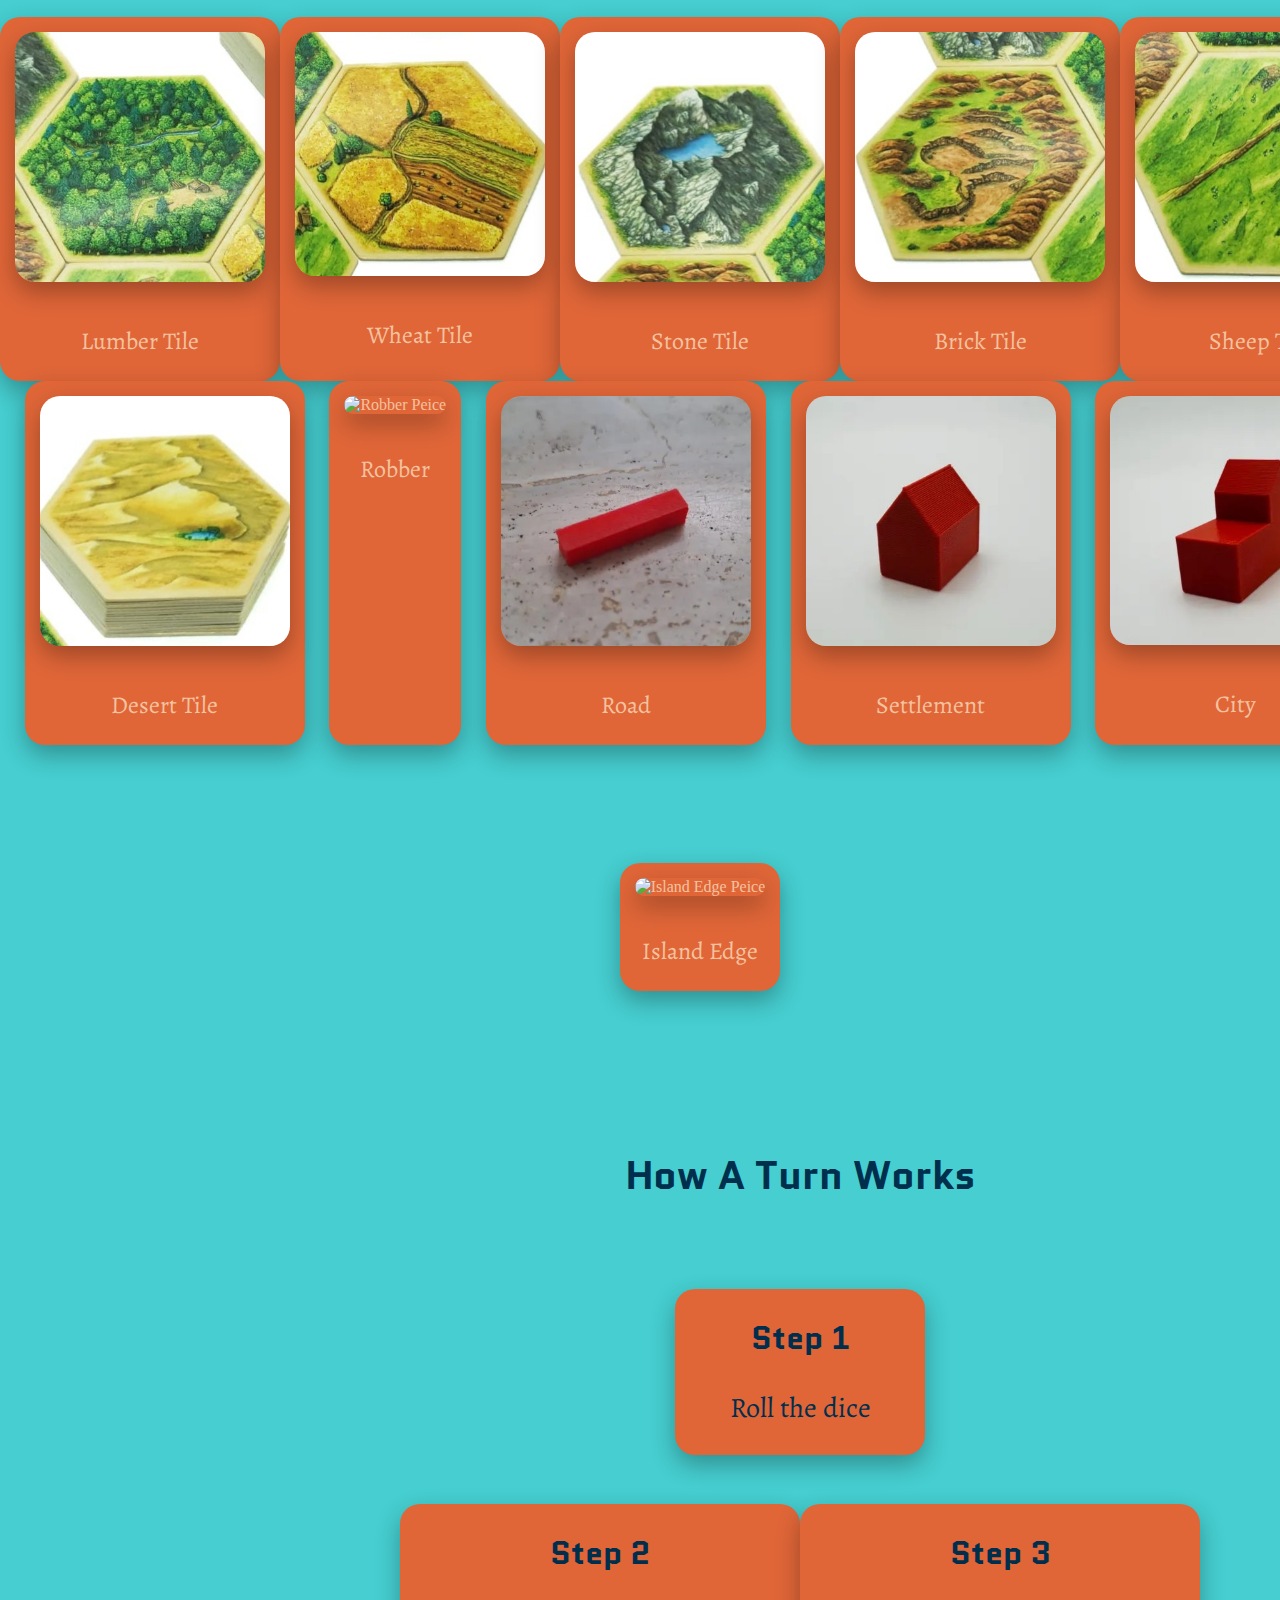
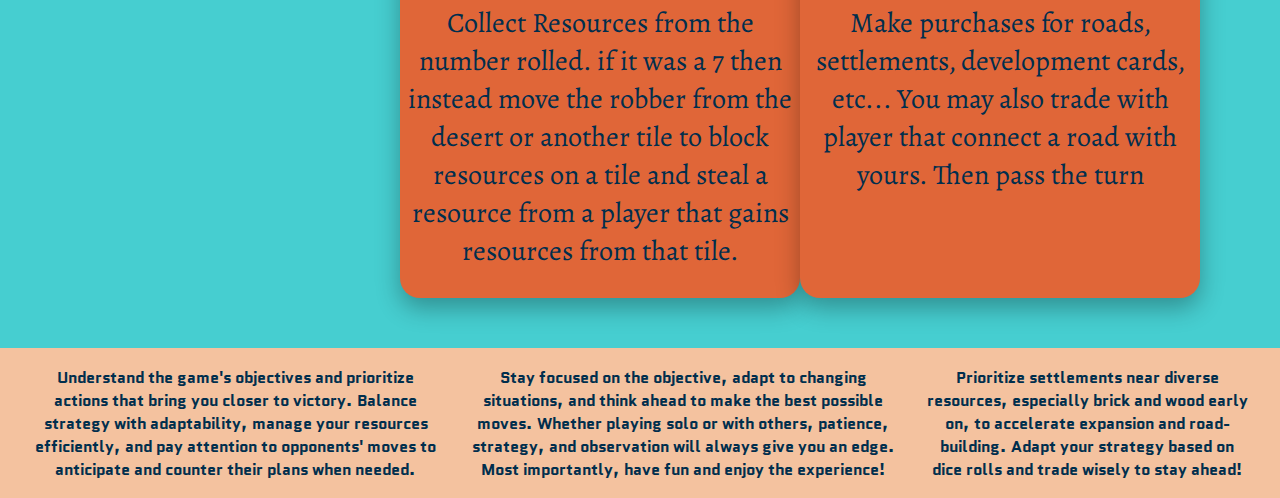
==== commit bd939939: "validated all HTML and CSS" ====
--- a/My-Site/catan.html
+++ b/My-Site/catan.html
@@ -9,13 +9,13 @@
 </head>
 <body>
     <header>
-        <a href="index.html" alt="Home Page">
-            <img id="header-logo" src="images/Board_Game_Logo.png">
+        <a href="index.html">
+            <img id="header-logo" src="images/Board_Game_Logo.png" alt="The Next Move Logo">
         </a>
         <div id="flex-box-container">
             <nav id="game-links">
-                <a id="link1" href="catan.html" alt="Catan Page">Catan</a>
-                <a id="link2" href="villainous.html" alt="Villainous Page">Villainous</a>
+                <a id="link1" href="catan.html">Catan</a>
+                <a id="link2" href="villainous.html">Villainous</a>
                 <a id="link3" href="#">Comming Soon!</a>
                 <a id="link4" href="#">Comming Soon!</a>
             </nav>
@@ -63,7 +63,7 @@
                     <p>Desert Tile</p>
                 </div>
                 <div class="game-peice" id="robber">
-                    <img class="card-img" src="images/Catan/Catan_ Rober.png" alt="Robber Peice">
+                    <img class="card-img" src="images/Catan/Catan_Rober.png" alt="Robber Peice">
                     <p>Robber</p>
                 </div>
                 <div class="game-peice" id="road">
@@ -80,7 +80,7 @@
                 </div>
             </div>
             <div class="game-peice" id="island-edge">
-                <img class="card-img" src="images/Catan/Catan Island Edge.jpg" alt="Island Edge Peice">
+                <img class="card-img" src="images/Catan/Catan_Island_Edge.jpg" alt="Island Edge Peice">
                 <p>Island Edge</p>
             </div>
         </section>
